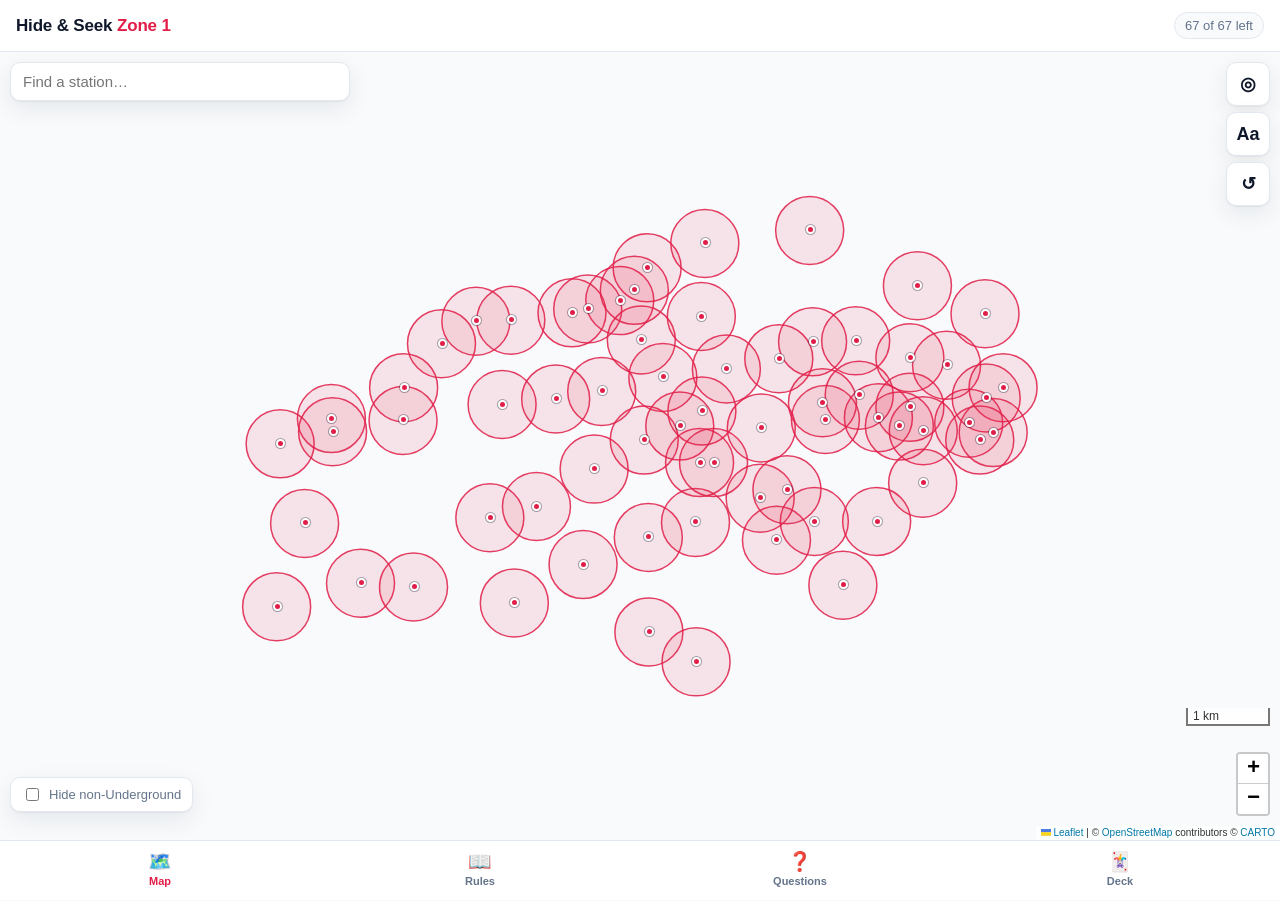
==== index.html @ 8ff7f51a "Hide & Seek map, rules, questions and card deck for London Zone 1 Single-page Leaflet app, no build " ====
<!DOCTYPE html>
<html lang="en">
<head>
<meta charset="utf-8">
<meta name="viewport" content="width=device-width, initial-scale=1, viewport-fit=cover, maximum-scale=1">
<meta name="theme-color" content="#f8fafc">
<title>Hide &amp; Seek — London Zone 1</title>
<link rel="stylesheet" href="vendor/leaflet/leaflet.css">
<link rel="stylesheet" href="css/app.css">
<link rel="icon" href="data:image/svg+xml,<svg xmlns='http://www.w3.org/2000/svg' viewBox='0 0 32 32'><text y='26' font-size='26'>🚇</text></svg>">
</head>
<body>

<header id="topbar">
  <h1>Hide &amp; Seek <span>Zone 1</span></h1>
  <div id="counter" title="Stations not yet crossed out">—</div>
</header>

<main>
  <!-- ---------------- MAP ---------------- -->
  <section class="panel active" id="panel-map">
    <div id="map"></div>

    <div id="search-wrap">
      <input id="search" type="search" placeholder="Find a station…" autocomplete="off" spellcheck="false">
      <ul id="search-results" hidden></ul>
    </div>

    <div id="map-buttons">
      <button id="btn-locate" title="Show my location">◎</button>
      <button id="btn-labels" title="Toggle station names">Aa</button>
      <button id="btn-reset" title="Restore all stations">↺</button>
    </div>

    <div id="legend">
      <label><input type="checkbox" id="filter-nontube"> Hide non-Underground</label>
    </div>
  </section>

  <!-- ---------------- RULES ---------------- -->
  <section class="panel" id="panel-rules">
    <div class="reading" id="rules-body"></div>
  </section>

  <!-- ---------------- QUESTIONS ---------------- -->
  <section class="panel" id="panel-questions">
    <div class="reading">
      <p class="lede">Tap a question to log it. The badge is what the hider draws and keeps for answering.</p>
      <div id="questions-body"></div>
      <h2>Asked this round</h2>
      <ol id="asked-log"><li class="empty">Nothing asked yet.</li></ol>
      <button class="ghost" id="btn-clear-log">Clear the log</button>
    </div>
  </section>

  <!-- ---------------- DECK ---------------- -->
  <section class="panel" id="panel-deck">
    <div class="reading">
      <div class="deck-top">
        <div class="pile">
          <strong id="pile-count">0</strong><span>in pile</span>
        </div>
        <div class="deck-actions">
          <button id="btn-draw1">Draw 1</button>
          <button id="btn-draw2">Draw 2</button>
          <button id="btn-draw3">Draw 3</button>
          <button id="btn-draw4">Draw 4</button>
          <button class="ghost" id="btn-shuffle">Reshuffle</button>
        </div>
      </div>
      <div id="banked"></div>
      <h2>Hand <small id="hand-note"></small></h2>
      <div id="hand" class="cards"><p class="empty">Answer a question, then draw.</p></div>
      <h2>Every card in the deck</h2>
      <div class="chips" id="deck-filter">
        <button class="chip active" data-type="all">All</button>
        <button class="chip" data-type="time">Time</button>
        <button class="chip" data-type="power">Powerups</button>
        <button class="chip" data-type="curse">Curses</button>
      </div>
      <div id="reference" class="cards"></div>
    </div>
  </section>
</main>

<nav id="tabs">
  <button class="active" data-panel="map"><span>🗺️</span>Map</button>
  <button data-panel="rules"><span>📖</span>Rules</button>
  <button data-panel="questions"><span>❓</span>Questions</button>
  <button data-panel="deck"><span>🃏</span>Deck</button>
</nav>

<script src="vendor/leaflet/leaflet.js"></script>
<script src="data/stations.js"></script>
<script src="data/rules.js"></script>
<script src="data/questions.js"></script>
<script src="data/deck.js"></script>
<script src="js/app.js"></script>
</body>
</html>
---- vendor/leaflet/leaflet.css ----
/* required styles */

.leaflet-pane,
.leaflet-tile,
.leaflet-marker-icon,
.leaflet-marker-shadow,
.leaflet-tile-container,
.leaflet-pane > svg,
.leaflet-pane > canvas,
.leaflet-zoom-box,
.leaflet-image-layer,
.leaflet-layer {
	position: absolute;
	left: 0;
	top: 0;
	}
.leaflet-container {
	overflow: hidden;
	}
.leaflet-tile,
.leaflet-marker-icon,
.leaflet-marker-shadow {
	-webkit-user-select: none;
	   -moz-user-select: none;
	        user-select: none;
	  -webkit-user-drag: none;
	}
/* Prevents IE11 from highlighting tiles in blue */
.leaflet-tile::selection {
	background: transparent;
}
/* Safari renders non-retina tile on retina better with this, but Chrome is worse */
.leaflet-safari .leaflet-tile {
	image-rendering: -webkit-optimize-contrast;
	}
/* hack that prevents hw layers "stretching" when loading new tiles */
.leaflet-safari .leaflet-tile-container {
	width: 1600px;
	height: 1600px;
	-webkit-transform-origin: 0 0;
	}
.leaflet-marker-icon,
.leaflet-marker-shadow {
	display: block;
	}
/* .leaflet-container svg: reset svg max-width decleration shipped in Joomla! (joomla.org) 3.x */
/* .leaflet-container img: map is broken in FF if you have max-width: 100% on tiles */
.leaflet-container .leaflet-overlay-pane svg {
	max-width: none !important;
	max-height: none !important;
	}
.leaflet-container .leaflet-marker-pane img,
.leaflet-container .leaflet-shadow-pane img,
.leaflet-container .leaflet-tile-pane img,
.leaflet-container img.leaflet-image-layer,
.leaflet-container .leaflet-tile {
	max-width: none !important;
	max-height: none !important;
	width: auto;
	padding: 0;
	}

.leaflet-container img.leaflet-tile {
	/* See: https://bugs.chromium.org/p/chromium/issues/detail?id=600120 */
	mix-blend-mode: plus-lighter;
}

.leaflet-container.leaflet-touch-zoom {
	-ms-touch-action: pan-x pan-y;
	touch-action: pan-x pan-y;
	}
.leaflet-container.leaflet-touch-drag {
	-ms-touch-action: pinch-zoom;
	/* Fallback for FF which doesn't support pinch-zoom */
	touch-action: none;
	touch-action: pinch-zoom;
}
.leaflet-container.leaflet-touch-drag.leaflet-touch-zoom {
	-ms-touch-action: none;
	touch-action: none;
}
.leaflet-container {
	-webkit-tap-highlight-color: transparent;
}
.leaflet-container a {
	-webkit-tap-highlight-color: rgba(51, 181, 229, 0.4);
}
.leaflet-tile {
	filter: inherit;
	visibility: hidden;
	}
.leaflet-tile-loaded {
	visibility: inherit;
	}
.leaflet-zoom-box {
	width: 0;
	height: 0;
	-moz-box-sizing: border-box;
	     box-sizing: border-box;
	z-index: 800;
	}
/* workaround for https://bugzilla.mozilla.org/show_bug.cgi?id=888319 */
.leaflet-overlay-pane svg {
	-moz-user-select: none;
	}

.leaflet-pane         { z-index: 400; }

.leaflet-tile-pane    { z-index: 200; }
.leaflet-overlay-pane { z-index: 400; }
.leaflet-shadow-pane  { z-index: 500; }
.leaflet-marker-pane  { z-index: 600; }
.leaflet-tooltip-pane   { z-index: 650; }
.leaflet-popup-pane   { z-index: 700; }

.leaflet-map-pane canvas { z-index: 100; }
.leaflet-map-pane svg    { z-index: 200; }

.leaflet-vml-shape {
	width: 1px;
	height: 1px;
	}
.lvml {
	behavior: url(#default#VML);
	display: inline-block;
	position: absolute;
	}


/* control positioning */

.leaflet-control {
	position: relative;
	z-index: 800;
	pointer-events: visiblePainted; /* IE 9-10 doesn't have auto */
	pointer-events: auto;
	}
.leaflet-top,
.leaflet-bottom {
	position: absolute;
	z-index: 1000;
	pointer-events: none;
	}
.leaflet-top {
	top: 0;
	}
.leaflet-right {
	right: 0;
	}
.leaflet-bottom {
	bottom: 0;
	}
.leaflet-left {
	left: 0;
	}
.leaflet-control {
	float: left;
	clear: both;
	}
.leaflet-right .leaflet-control {
	float: right;
	}
.leaflet-top .leaflet-control {
	margin-top: 10px;
	}
.leaflet-bottom .leaflet-control {
	margin-bottom: 10px;
	}
.leaflet-left .leaflet-control {
	margin-left: 10px;
	}
.leaflet-right .leaflet-control {
	margin-right: 10px;
	}


/* zoom and fade animations */

.leaflet-fade-anim .leaflet-popup {
	opacity: 0;
	-webkit-transition: opacity 0.2s linear;
	   -moz-transition: opacity 0.2s linear;
	        transition: opacity 0.2s linear;
	}
.leaflet-fade-anim .leaflet-map-pane .leaflet-popup {
	opacity: 1;
	}
.leaflet-zoom-animated {
	-webkit-transform-origin: 0 0;
	    -ms-transform-origin: 0 0;
	        transform-origin: 0 0;
	}
svg.leaflet-zoom-animated {
	will-change: transform;
}

.leaflet-zoom-anim .leaflet-zoom-animated {
	-webkit-transition: -webkit-transform 0.25s cubic-bezier(0,0,0.25,1);
	   -moz-transition:    -moz-transform 0.25s cubic-bezier(0,0,0.25,1);
	        transition:         transform 0.25s cubic-bezier(0,0,0.25,1);
	}
.leaflet-zoom-anim .leaflet-tile,
.leaflet-pan-anim .leaflet-tile {
	-webkit-transition: none;
	   -moz-transition: none;
	        transition: none;
	}

.leaflet-zoom-anim .leaflet-zoom-hide {
	visibility: hidden;
	}


/* cursors */

.leaflet-interactive {
	cursor: pointer;
	}
.leaflet-grab {
	cursor: -webkit-grab;
	cursor:    -moz-grab;
	cursor:         grab;
	}
.leaflet-crosshair,
.leaflet-crosshair .leaflet-interactive {
	cursor: crosshair;
	}
.leaflet-popup-pane,
.leaflet-control {
	cursor: auto;
	}
.leaflet-dragging .leaflet-grab,
.leaflet-dragging .leaflet-grab .leaflet-interactive,
.leaflet-dragging .leaflet-marker-draggable {
	cursor: move;
	cursor: -webkit-grabbing;
	cursor:    -moz-grabbing;
	cursor:         grabbing;
	}

/* marker & overlays interactivity */
.leaflet-marker-icon,
.leaflet-marker-shadow,
.leaflet-image-layer,
.leaflet-pane > svg path,
.leaflet-tile-container {
	pointer-events: none;
	}

.leaflet-marker-icon.leaflet-interactive,
.leaflet-image-layer.leaflet-interactive,
.leaflet-pane > svg path.leaflet-interactive,
svg.leaflet-image-layer.leaflet-interactive path {
	pointer-events: visiblePainted; /* IE 9-10 doesn't have auto */
	pointer-events: auto;
	}

/* visual tweaks */

.leaflet-container {
	background: #ddd;
	outline-offset: 1px;
	}
.leaflet-container a {
	color: #0078A8;
	}
.leaflet-zoom-box {
	border: 2px dotted #38f;
	background: rgba(255,255,255,0.5);
	}


/* general typography */
.leaflet-container {
	font-family: "Helvetica Neue", Arial, Helvetica, sans-serif;
	font-size: 12px;
	font-size: 0.75rem;
	line-height: 1.5;
	}


/* general toolbar styles */

.leaflet-bar {
	box-shadow: 0 1px 5px rgba(0,0,0,0.65);
	border-radius: 4px;
	}
.leaflet-bar a {
	background-color: #fff;
	border-bottom: 1px solid #ccc;
	width: 26px;
	height: 26px;
	line-height: 26px;
	display: block;
	text-align: center;
	text-decoration: none;
	color: black;
	}
.leaflet-bar a,
.leaflet-control-layers-toggle {
	background-position: 50% 50%;
	background-repeat: no-repeat;
	display: block;
	}
.leaflet-bar a:hover,
.leaflet-bar a:focus {
	background-color: #f4f4f4;
	}
.leaflet-bar a:first-child {
	border-top-left-radius: 4px;
	border-top-right-radius: 4px;
	}
.leaflet-bar a:last-child {
	border-bottom-left-radius: 4px;
	border-bottom-right-radius: 4px;
	border-bottom: none;
	}
.leaflet-bar a.leaflet-disabled {
	cursor: default;
	background-color: #f4f4f4;
	color: #bbb;
	}

.leaflet-touch .leaflet-bar a {
	width: 30px;
	height: 30px;
	line-height: 30px;
	}
.leaflet-touch .leaflet-bar a:first-child {
	border-top-left-radius: 2px;
	border-top-right-radius: 2px;
	}
.leaflet-touch .leaflet-bar a:last-child {
	border-bottom-left-radius: 2px;
	border-bottom-right-radius: 2px;
	}

/* zoom control */

.leaflet-control-zoom-in,
.leaflet-control-zoom-out {
	font: bold 18px 'Lucida Console', Monaco, monospace;
	text-indent: 1px;
	}

.leaflet-touch .leaflet-control-zoom-in, .leaflet-touch .leaflet-control-zoom-out  {
	font-size: 22px;
	}


/* layers control */

.leaflet-control-layers {
	box-shadow: 0 1px 5px rgba(0,0,0,0.4);
	background: #fff;
	border-radius: 5px;
	}
.leaflet-control-layers-toggle {
	background-image: url(images/layers.png);
	width: 36px;
	height: 36px;
	}
.leaflet-retina .leaflet-control-layers-toggle {
	background-image: url(images/layers-2x.png);
	background-size: 26px 26px;
	}
.leaflet-touch .leaflet-control-layers-toggle {
	width: 44px;
	height: 44px;
	}
.leaflet-control-layers .leaflet-control-layers-list,
.leaflet-control-layers-expanded .leaflet-control-layers-toggle {
	display: none;
	}
.leaflet-control-layers-expanded .leaflet-control-layers-list {
	display: block;
	position: relative;
	}
.leaflet-control-layers-expanded {
	padding: 6px 10px 6px 6px;
	color: #333;
	background: #fff;
	}
.leaflet-control-layers-scrollbar {
	overflow-y: scroll;
	overflow-x: hidden;
	padding-right: 5px;
	}
.leaflet-control-layers-selector {
	margin-top: 2px;
	position: relative;
	top: 1px;
	}
.leaflet-control-layers label {
	display: block;
	font-size: 13px;
	font-size: 1.08333em;
	}
.leaflet-control-layers-separator {
	height: 0;
	border-top: 1px solid #ddd;
	margin: 5px -10px 5px -6px;
	}

/* Default icon URLs */
.leaflet-default-icon-path { /* used only in path-guessing heuristic, see L.Icon.Default */
	background-image: url(images/marker-icon.png);
	}


/* attribution and scale controls */

.leaflet-container .leaflet-control-attribution {
	background: #fff;
	background: rgba(255, 255, 255, 0.8);
	margin: 0;
	}
.leaflet-control-attribution,
.leaflet-control-scale-line {
	padding: 0 5px;
	color: #333;
	line-height: 1.4;
	}
.leaflet-control-attribution a {
	text-decoration: none;
	}
.leaflet-control-attribution a:hover,
.leaflet-control-attribution a:focus {
	text-decoration: underline;
	}
.leaflet-attribution-flag {
	display: inline !important;
	vertical-align: baseline !important;
	width: 1em;
	height: 0.6669em;
	}
.leaflet-left .leaflet-control-scale {
	margin-left: 5px;
	}
.leaflet-bottom .leaflet-control-scale {
	margin-bottom: 5px;
	}
.leaflet-control-scale-line {
	border: 2px solid #777;
	border-top: none;
	line-height: 1.1;
	padding: 2px 5px 1px;
	white-space: nowrap;
	-moz-box-sizing: border-box;
	     box-sizing: border-box;
	background: rgba(255, 255, 255, 0.8);
	text-shadow: 1px 1px #fff;
	}
.leaflet-control-scale-line:not(:first-child) {
	border-top: 2px solid #777;
	border-bottom: none;
	margin-top: -2px;
	}
.leaflet-control-scale-line:not(:first-child):not(:last-child) {
	border-bottom: 2px solid #777;
	}

.leaflet-touch .leaflet-control-attribution,
.leaflet-touch .leaflet-control-layers,
.leaflet-touch .leaflet-bar {
	box-shadow: none;
	}
.leaflet-touch .leaflet-control-layers,
.leaflet-touch .leaflet-bar {
	border: 2px solid rgba(0,0,0,0.2);
	background-clip: padding-box;
	}


/* popup */

.leaflet-popup {
	position: absolute;
	text-align: center;
	margin-bottom: 20px;
	}
.leaflet-popup-content-wrapper {
	padding: 1px;
	text-align: left;
	border-radius: 12px;
	}
.leaflet-popup-content {
	margin: 13px 24px 13px 20px;
	line-height: 1.3;
	font-size: 13px;
	font-size: 1.08333em;
	min-height: 1px;
	}
.leaflet-popup-content p {
	margin: 17px 0;
	margin: 1.3em 0;
	}
.leaflet-popup-tip-container {
	width: 40px;
	height: 20px;
	position: absolute;
	left: 50%;
	margin-top: -1px;
	margin-left: -20px;
	overflow: hidden;
	pointer-events: none;
	}
.leaflet-popup-tip {
	width: 17px;
	height: 17px;
	padding: 1px;

	margin: -10px auto 0;
	pointer-events: auto;

	-webkit-transform: rotate(45deg);
	   -moz-transform: rotate(45deg);
	    -ms-transform: rotate(45deg);
	        transform: rotate(45deg);
	}
.leaflet-popup-content-wrapper,
.leaflet-popup-tip {
	background: white;
	color: #333;
	box-shadow: 0 3px 14px rgba(0,0,0,0.4);
	}
.leaflet-container a.leaflet-popup-close-button {
	position: absolute;
	top: 0;
	right: 0;
	border: none;
	text-align: center;
	width: 24px;
	height: 24px;
	font: 16px/24px Tahoma, Verdana, sans-serif;
	color: #757575;
	text-decoration: none;
	background: transparent;
	}
.leaflet-container a.leaflet-popup-close-button:hover,
.leaflet-container a.leaflet-popup-close-button:focus {
	color: #585858;
	}
.leaflet-popup-scrolled {
	overflow: auto;
	}

.leaflet-oldie .leaflet-popup-content-wrapper {
	-ms-zoom: 1;
	}
.leaflet-oldie .leaflet-popup-tip {
	width: 24px;
	margin: 0 auto;

	-ms-filter: "progid:DXImageTransform.Microsoft.Matrix(M11=0.70710678, M12=0.70710678, M21=-0.70710678, M22=0.70710678)";
	filter: progid:DXImageTransform.Microsoft.Matrix(M11=0.70710678, M12=0.70710678, M21=-0.70710678, M22=0.70710678);
	}

.leaflet-oldie .leaflet-control-zoom,
.leaflet-oldie .leaflet-control-layers,
.leaflet-oldie .leaflet-popup-content-wrapper,
.leaflet-oldie .leaflet-popup-tip {
	border: 1px solid #999;
	}


/* div icon */

.leaflet-div-icon {
	background: #fff;
	border: 1px solid #666;
	}


/* Tooltip */
/* Base styles for the element that has a tooltip */
.leaflet-tooltip {
	position: absolute;
	padding: 6px;
	background-color: #fff;
	border: 1px solid #fff;
	border-radius: 3px;
	color: #222;
	white-space: nowrap;
	-webkit-user-select: none;
	-moz-user-select: none;
	-ms-user-select: none;
	user-select: none;
	pointer-events: none;
	box-shadow: 0 1px 3px rgba(0,0,0,0.4);
	}
.leaflet-tooltip.leaflet-interactive {
	cursor: pointer;
	pointer-events: auto;
	}
.leaflet-tooltip-top:before,
.leaflet-tooltip-bottom:before,
.leaflet-tooltip-left:before,
.leaflet-tooltip-right:before {
	position: absolute;
	pointer-events: none;
	border: 6px solid transparent;
	background: transparent;
	content: "";
	}

/* Directions */

.leaflet-tooltip-bottom {
	margin-top: 6px;
}
.leaflet-tooltip-top {
	margin-top: -6px;
}
.leaflet-tooltip-bottom:before,
.leaflet-tooltip-top:before {
	left: 50%;
	margin-left: -6px;
	}
.leaflet-tooltip-top:before {
	bottom: 0;
	margin-bottom: -12px;
	border-top-color: #fff;
	}
.leaflet-tooltip-bottom:before {
	top: 0;
	margin-top: -12px;
	margin-left: -6px;
	border-bottom-color: #fff;
	}
.leaflet-tooltip-left {
	margin-left: -6px;
}
.leaflet-tooltip-right {
	margin-left: 6px;
}
.leaflet-tooltip-left:before,
.leaflet-tooltip-right:before {
	top: 50%;
	margin-top: -6px;
	}
.leaflet-tooltip-left:before {
	right: 0;
	margin-right: -12px;
	border-left-color: #fff;
	}
.leaflet-tooltip-right:before {
	left: 0;
	margin-left: -12px;
	border-right-color: #fff;
	}

/* Printing */

@media print {
	/* Prevent printers from removing background-images of controls. */
	.leaflet-control {
		-webkit-print-color-adjust: exact;
		print-color-adjust: exact;
		}
	}
---- css/app.css ----
:root{
  --bg:#f8fafc; --surface:#ffffff; --ink:#0f172a; --muted:#64748b;
  --line:#e2e8f0; --accent:#e11d48; --accent-ink:#fff;
  --tab-h:60px; --top-h:52px;
  --shadow:0 1px 2px rgba(15,23,42,.06),0 8px 24px rgba(15,23,42,.08);
}
@media (prefers-color-scheme:dark){
  :root{--bg:#0b1120;--surface:#111a2e;--ink:#e2e8f0;--muted:#94a3b8;--line:#1e293b;
        --shadow:0 1px 2px rgba(0,0,0,.4),0 8px 24px rgba(0,0,0,.5);}
}
*{box-sizing:border-box;-webkit-tap-highlight-color:transparent}
html,body{height:100%}
body{margin:0;background:var(--bg);color:var(--ink);
  font:16px/1.5 -apple-system,BlinkMacSystemFont,"Segoe UI",Roboto,Helvetica,Arial,sans-serif;
  display:flex;flex-direction:column;overflow:hidden}

#topbar{height:var(--top-h);flex:0 0 auto;display:flex;align-items:center;gap:8px;
  padding:0 16px;padding-top:env(safe-area-inset-top);background:var(--surface);
  border-bottom:1px solid var(--line);z-index:900}
#topbar h1{margin:0;font-size:17px;font-weight:650;letter-spacing:-.01em}
#topbar h1 span{color:var(--accent);font-weight:650}
#counter{margin-left:auto;font-variant-numeric:tabular-nums;font-size:13px;color:var(--muted);
  background:var(--bg);border:1px solid var(--line);border-radius:999px;padding:3px 10px;white-space:nowrap}

main{flex:1 1 auto;position:relative;min-height:0}
.panel{position:absolute;inset:0;display:none;overflow:hidden}
.panel.active{display:block}
#map{position:absolute;inset:0;background:var(--bg)}

/* ---------- reading panels ---------- */
.reading{height:100%;overflow-y:auto;-webkit-overflow-scrolling:touch;
  padding:20px 16px calc(28px + env(safe-area-inset-bottom));max-width:720px;margin:0 auto}
.reading h2{font-size:15px;text-transform:uppercase;letter-spacing:.06em;color:var(--muted);
  margin:28px 0 10px;font-weight:650}
.reading h2 small{text-transform:none;letter-spacing:0;font-weight:400}
.lede{color:var(--muted);margin-top:0}
.rule{background:var(--surface);border:1px solid var(--line);border-radius:14px;
  padding:14px 16px;margin-bottom:12px;box-shadow:var(--shadow)}
.rule h3{margin:0 0 8px;font-size:16px}
.rule p{margin:0 0 10px}
.rule p:last-child,.rule ul:last-child{margin-bottom:0}
.rule ul{margin:0;padding-left:20px}
.rule li{margin-bottom:6px}
strong{font-weight:650}
em{color:var(--muted);font-style:normal;font-size:.92em}

/* ---------- questions ---------- */
.qcat{background:var(--surface);border:1px solid var(--line);border-radius:14px;
  margin-bottom:12px;overflow:hidden;box-shadow:var(--shadow)}
.qcat>summary{list-style:none;cursor:pointer;display:flex;align-items:center;gap:10px;
  padding:14px 16px;font-weight:650}
.qcat>summary::-webkit-details-marker{display:none}
.qcat .dot{width:10px;height:10px;border-radius:50%;flex:0 0 auto}
.qcat .cost{margin-left:auto;font-size:12px;color:var(--muted);font-weight:500;white-space:nowrap}
.qcat .blurb{padding:0 16px 10px;color:var(--muted);font-size:14px;margin:0}
.qcat ul{list-style:none;margin:0;padding:0 0 6px}
.qcat li{padding:11px 16px;border-top:1px solid var(--line);cursor:pointer}
.qcat li:active{background:var(--bg)}

#asked-log{margin:0;padding-left:22px}
#asked-log li{margin-bottom:6px}
#asked-log .when{color:var(--muted);font-size:13px}
.empty{color:var(--muted);font-style:italic;list-style:none;margin-left:-22px}

/* ---------- deck ---------- */
.deck-top{display:flex;align-items:center;gap:14px;background:var(--surface);
  border:1px solid var(--line);border-radius:14px;padding:12px 14px;box-shadow:var(--shadow)}
.pile{text-align:center;line-height:1.1;flex:0 0 auto}
.pile strong{display:block;font-size:26px;font-variant-numeric:tabular-nums}
.pile span{font-size:11px;color:var(--muted);text-transform:uppercase;letter-spacing:.05em}
.deck-actions{display:flex;flex-wrap:wrap;gap:6px}
#banked{margin:12px 0 0;font-size:15px}
#banked b{font-variant-numeric:tabular-nums}

.cards{display:grid;gap:10px}
.card{background:var(--surface);border:1px solid var(--line);border-left-width:4px;
  border-radius:12px;padding:12px 14px;box-shadow:var(--shadow)}
.card.time{border-left-color:#16a34a}
.card.power{border-left-color:#2563eb}
.card.curse{border-left-color:#9333ea}
.card h4{margin:0 0 4px;font-size:15px;display:flex;align-items:baseline;gap:8px}
.card .tag{font-size:11px;text-transform:uppercase;letter-spacing:.05em;color:var(--muted);
  margin-left:auto;font-weight:600;white-space:nowrap}
.card p{margin:0;font-size:14px}
.card .note{margin-top:8px;padding-top:8px;border-top:1px dashed var(--line);
  color:var(--muted);font-size:13px}
.card .row{display:flex;gap:6px;margin-top:10px}

button{font:inherit;font-size:14px;font-weight:600;color:var(--accent-ink);background:var(--accent);
  border:0;border-radius:10px;padding:9px 14px;cursor:pointer}
button:active{opacity:.75}
button.ghost{background:transparent;color:var(--muted);border:1px solid var(--line)}
.chips{display:flex;gap:6px;margin-bottom:10px;flex-wrap:wrap}
.chip{background:transparent;color:var(--muted);border:1px solid var(--line);padding:6px 12px}
.chip.active{background:var(--ink);color:var(--bg);border-color:var(--ink)}

/* ---------- map furniture ---------- */
#search-wrap{position:absolute;top:10px;left:10px;right:64px;z-index:800;max-width:340px}
#search{width:100%;padding:10px 12px;border-radius:10px;border:1px solid var(--line);
  background:var(--surface);color:var(--ink);font-size:15px;box-shadow:var(--shadow)}
#search-results{position:absolute;top:46px;left:0;right:0;margin:0;padding:6px 0;list-style:none;
  background:var(--surface);border:1px solid var(--line);border-radius:10px;
  box-shadow:var(--shadow);max-height:46vh;overflow-y:auto}
#search-results li{padding:9px 12px;cursor:pointer;display:flex;gap:8px;align-items:center}
#search-results li:active{background:var(--bg)}
#search-results .done{color:var(--muted);text-decoration:line-through}

#map-buttons{position:absolute;top:10px;right:10px;z-index:800;display:flex;flex-direction:column;gap:6px}
#map-buttons button{width:44px;height:44px;padding:0;font-size:18px;background:var(--surface);
  color:var(--ink);border:1px solid var(--line);box-shadow:var(--shadow)}
#map-buttons button.on{background:var(--accent);color:#fff;border-color:var(--accent)}

#legend{position:absolute;left:10px;bottom:28px;z-index:800;background:var(--surface);
  border:1px solid var(--line);border-radius:10px;padding:7px 11px;font-size:13px;
  box-shadow:var(--shadow);color:var(--muted)}
#legend label{display:flex;gap:7px;align-items:center;cursor:pointer}

.stn-label{background:none;border:0}
.stn-label i{display:block;width:9px;height:9px;border-radius:50%;background:#e11d48;
  border:2px solid #fff;box-shadow:0 0 0 1px rgba(15,23,42,.35);margin:0 auto}
.stn-label b{display:none;font-weight:600;font-size:11px;white-space:nowrap;color:#0f172a;
  background:rgba(255,255,255,.88);border-radius:4px;padding:0 3px;margin-top:2px;
  position:relative;left:50%;transform:translateX(-50%)}
.labels-on .stn-label b{display:block}
.stn-label.crossed i{background:#94a3b8;opacity:.55}
.stn-label.crossed b{color:#64748b;text-decoration:line-through}
.leaflet-container{background:var(--bg)}
.leaflet-popup-content{font:inherit;font-size:14px;margin:12px 14px}
.leaflet-popup-content h3{margin:0 0 2px;font-size:15px}
.leaflet-popup-content .meta{color:#64748b;font-size:13px}
.leaflet-popup-content button{margin-top:10px;width:100%}

/* ---------- tab bar ---------- */
#tabs{flex:0 0 auto;height:calc(var(--tab-h) + env(safe-area-inset-bottom));
  padding-bottom:env(safe-area-inset-bottom);display:flex;background:var(--surface);
  border-top:1px solid var(--line);z-index:900}
#tabs button{flex:1;background:none;color:var(--muted);border:0;border-radius:0;
  display:flex;flex-direction:column;align-items:center;justify-content:center;gap:2px;
  font-size:11px;font-weight:600;height:var(--tab-h);padding:0}
#tabs button span{font-size:19px;line-height:1}
#tabs button.active{color:var(--accent)}

.leaflet-control-attribution{font-size:10px;background:rgba(255,255,255,.75)!important}
.leaflet-bottom.leaflet-right .leaflet-control-scale{margin-bottom:26px}
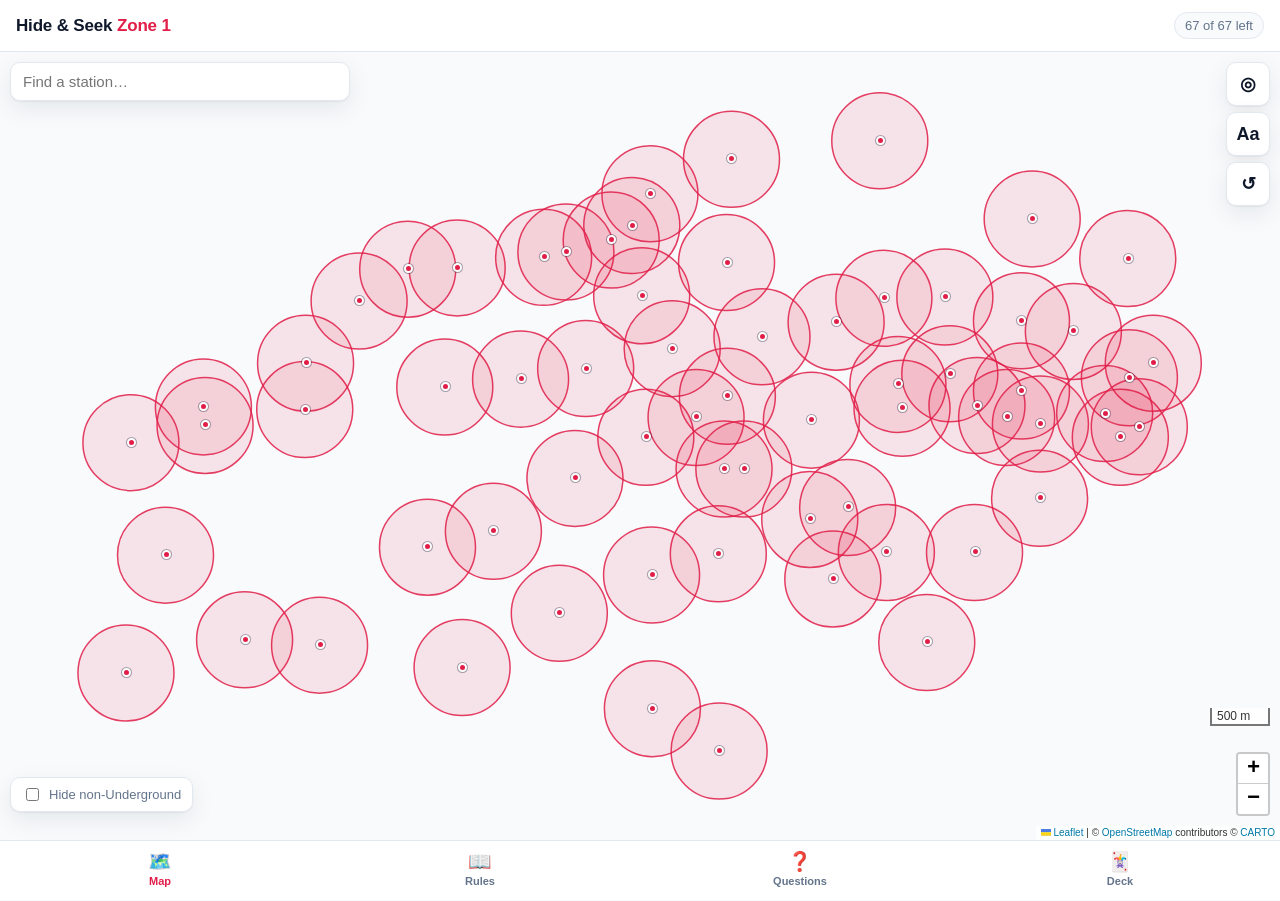
==== commit 6a47cd6a: "Replace the invented questions with the pad's allowed ones Transcribed Matching, Measuring, Thermome" ====
--- a/index.html
+++ b/index.html
@@ -45,7 +45,12 @@
   <!-- ---------------- QUESTIONS ---------------- -->
   <section class="panel" id="panel-questions">
     <div class="reading">
-      <p class="lede">Tap a question to log it. The badge is what the hider draws and keeps for answering.</p>
+      <p class="lede">The printed pad's allowed questions, with a verdict on each for a Zone 1 board. Tap one to log it.</p>
+      <div class="chips" id="q-filter">
+        <button class="chip active" data-v="all">Everything</button>
+        <button class="chip" data-v="live">Hide the dead options</button>
+        <button class="chip" data-v="strong">Strong only</button>
+      </div>
       <div id="questions-body"></div>
       <h2>Asked this round</h2>
       <ol id="asked-log"><li class="empty">Nothing asked yet.</li></ol>
--- a/css/app.css
+++ b/css/app.css
@@ -52,10 +52,30 @@
 .qcat>summary::-webkit-details-marker{display:none}
 .qcat .dot{width:10px;height:10px;border-radius:50%;flex:0 0 auto}
 .qcat .cost{margin-left:auto;font-size:12px;color:var(--muted);font-weight:500;white-space:nowrap}
-.qcat .blurb{padding:0 16px 10px;color:var(--muted);font-size:14px;margin:0}
-.qcat ul{list-style:none;margin:0;padding:0 0 6px}
-.qcat li{padding:11px 16px;border-top:1px solid var(--line);cursor:pointer}
+.qcat>summary .num{color:var(--muted)}
+.qcat .prompt{margin:0;padding:0 16px 8px;font-size:15px;font-style:italic}
+.qcat .blurb{padding:0 16px 12px;color:var(--muted);font-size:13.5px;margin:0}
+.qcat .missing{margin:0 16px 12px;padding:9px 11px;border-radius:9px;font-size:13px;
+  background:rgba(234,88,12,.10);border:1px solid rgba(234,88,12,.35);color:var(--ink)}
+.qgroup h5{margin:0;padding:8px 16px;font-size:11px;letter-spacing:.07em;text-transform:uppercase;
+  color:var(--muted);background:var(--bg);border-top:1px solid var(--line)}
+.qcat ul{list-style:none;margin:0;padding:0}
+.qcat li{padding:11px 16px;border-top:1px solid var(--line);cursor:pointer;
+  display:grid;grid-template-columns:1fr auto auto;gap:6px;align-items:baseline}
 .qcat li:active{background:var(--bg)}
+.qcat .qt{font-weight:600;font-size:14.5px}
+.qcat .qnote{grid-column:1/-1;margin:4px 0 0;color:var(--muted);font-size:13px}
+.pill{font-size:10px;font-weight:700;text-transform:uppercase;letter-spacing:.05em;
+  padding:2px 7px;border-radius:999px;white-space:nowrap}
+.pill.strong{background:rgba(22,163,74,.14);color:#15803d}
+.pill.situational{background:rgba(234,88,12,.14);color:#c2410c}
+.pill.dead{background:rgba(100,116,139,.16);color:var(--muted)}
+.pill.house{background:rgba(37,99,235,.14);color:#1d4ed8}
+@media (prefers-color-scheme:dark){
+  :root .pill.strong{color:#4ade80}
+  :root .pill.situational{color:#fb923c}
+  :root .pill.house{color:#93c5fd}
+}
 
 #asked-log{margin:0;padding-left:22px}
 #asked-log li{margin-bottom:6px}
